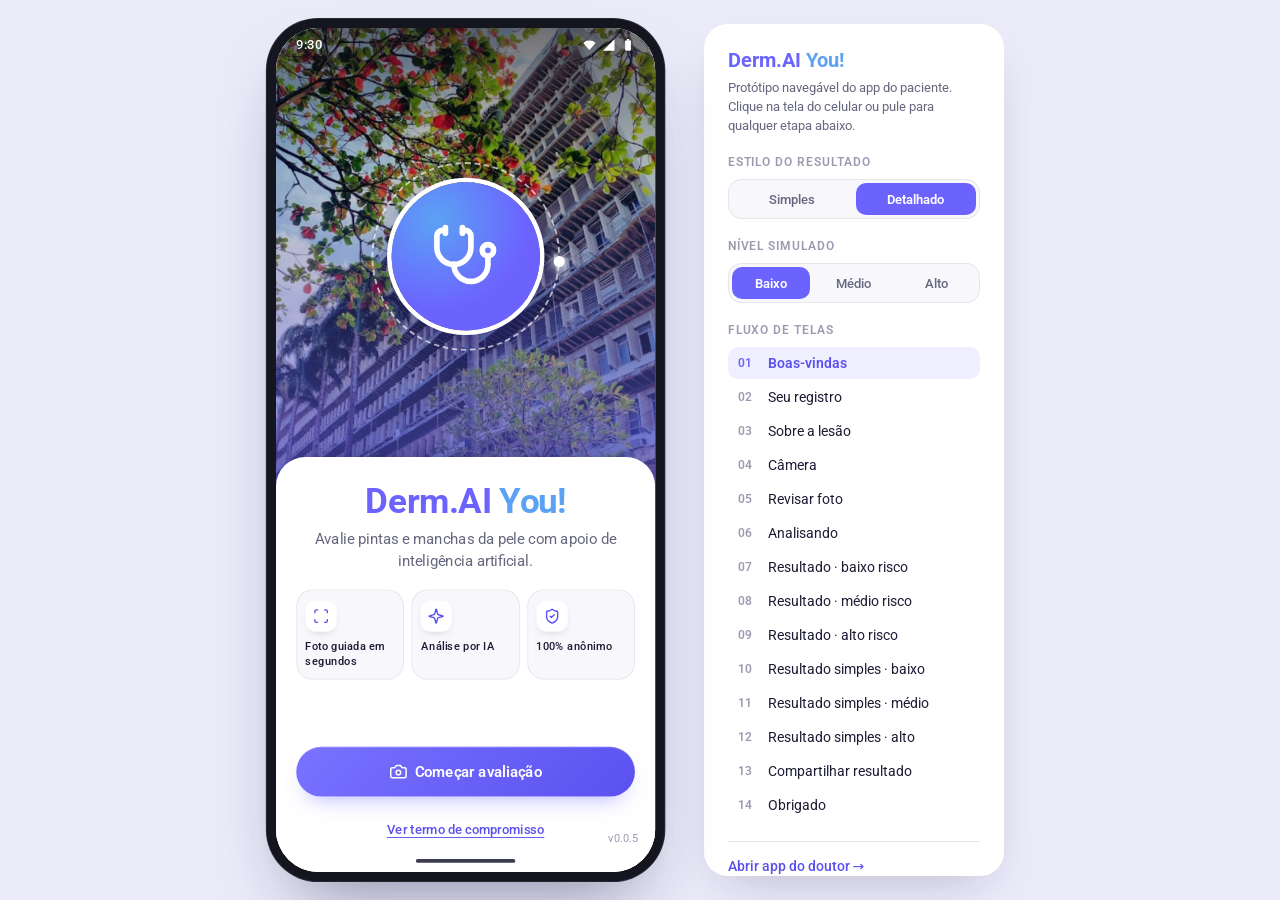
==== paciente/index.html @ 11657b57 "feat: protótipo navegável Derm.AI" ====
<!doctype html>
<html lang="pt-BR">
<head>
  <meta charset="utf-8">
  <meta name="viewport" content="width=device-width, initial-scale=1, viewport-fit=cover">
  <title>Derm.AI You! · Protótipo do paciente</title>
  <meta name="description" content="Protótipo navegável do app do paciente Derm.AI You!">
  <meta name="theme-color" content="#6C63FF">
  <link rel="preconnect" href="https://fonts.googleapis.com">
  <link rel="preconnect" href="https://fonts.gstatic.com" crossorigin>
  <link href="https://fonts.googleapis.com/css2?family=Roboto:wght@400;500;600;700&display=swap" rel="stylesheet">
  <link rel="stylesheet" href="../assets/css/app.css">
  <style>
    :root { --photo-pos: 40% 55%; }
    .viewfinder, .photo, .orb .thumb { background-image: url('../assets/img/lesao_paciente.jpg'); }
  </style>
</head>
<body data-theme="paciente" data-home="boas-vindas">
<svg width="0" height="0" style="position:absolute" aria-hidden="true">
  <defs>
    <linearGradient id="riskGrad" x1="0" y1="0" x2="1" y2="0">
      <stop offset="0" stop-color="#5BA2F4"/><stop offset=".5" stop-color="#6C63FF"/><stop offset="1" stop-color="#EC6E6F"/>
    </linearGradient>
  </defs>
</svg>
<div class="stage">
  <div class="device-wrap">
    <div class="device">

      <!-- 01 · BOAS-VINDAS -->
      <section class="screen" id="boas-vindas" data-label="Boas-vindas">
        <div class="hero">
          <div class="statusbar"></div>
          <div class="logo"><span class="orbit"></span><i data-icon="stethoscope"></i></div>
        </div>
        <div class="welcome-sheet">
          <h1 class="brand">Derm.AI <span>You!</span></h1>
          <p class="lead">Avalie pintas e manchas da pele com apoio de inteligência artificial.</p>
          <ul class="bento">
            <li><span class="mini"><i data-icon="scan"></i></span>Foto guiada em segundos</li>
            <li><span class="mini"><i data-icon="sparkles"></i></span>Análise por IA</li>
            <li><span class="mini"><i data-icon="shield-check"></i></span>100% anônimo</li>
          </ul>
          <div class="grow"></div>
          <button class="btn primary block" data-go="registro"><i data-icon="camera"></i>Começar avaliação</button>
          <button class="link" data-sheet="m-termo">Ver termo de compromisso</button>
        </div>
        <span class="version">v0.0.5</span>
      </section>

      <!-- 02 · SEU REGISTRO -->
      <section class="screen" id="registro" data-label="Seu registro">
        <header class="hdr">
          <div class="statusbar"></div>
          <div class="topbar" data-title="Derm.AI You!" data-action="help" data-action-sheet="m-ajuda"></div>
          <div class="hdr-body">
            <div class="hdr-title"><span class="tile"><i data-icon="edit" class="i-26"></i></span><h1>Seu registro</h1></div>
            <p class="hdr-sub">Informações opcionais e anônimas.</p>
          </div>
          <div class="stepper" data-steps="Perfil|Lesão|Foto" data-current="1"></div>
        </header>
        <main class="sheet">
          <div class="sheet-scroll">
            <div>
              <label class="q" for="idade">Qual a sua idade?</label>
              <label class="age-field">
                <input id="idade" type="text" inputmode="numeric" pattern="[0-9]*" maxlength="3" value="23" placeholder="00" autocomplete="off">
                <span class="unit">anos</span>
                <span class="kbd" aria-hidden="true"><i data-icon="keyboard" class="i-20"></i></span>
              </label>
              <p class="age-msg">Toque para digitar.</p>
            </div>
            <div>
              <div class="q">Gênero</div>
              <div class="tiles" role="radiogroup" aria-label="Gênero">
                <button class="tile-opt" role="radio" aria-checked="true"><span class="bub"><i data-icon="mars"></i></span>Masculino</button>
                <button class="tile-opt" role="radio" aria-checked="false"><span class="bub"><i data-icon="venus"></i></span>Feminino</button>
                <button class="tile-opt" role="radio" aria-checked="false"><span class="bub"><i data-icon="circle-user"></i></span>Outro</button>
                <button class="tile-opt" role="radio" aria-checked="false"><span class="bub"><i data-icon="eye-off"></i></span>Prefiro não dizer</button>
              </div>
            </div>
            <div class="callout"><i data-icon="lock"></i><span>Não pedimos nome, CPF ou contato.</span></div>
          </div>
          <div class="sheet-footer">
            <button class="btn primary block" data-go="lesao">Continuar<i data-icon="arrow-right"></i></button>
          </div>
        </main>
      </section>

      <!-- 03 · SOBRE A LESÃO -->
      <section class="screen" id="lesao" data-label="Sobre a lesão">
        <header class="hdr">
          <div class="statusbar"></div>
          <div class="topbar" data-title="Derm.AI You!" data-action="help" data-action-sheet="m-ajuda"></div>
          <div class="hdr-body">
            <div class="hdr-title"><span class="tile"><i data-icon="stethoscope" class="i-26"></i></span><h1>Sobre a lesão</h1></div>
            <p class="hdr-sub">Toque no corpo onde está a lesão.</p>
          </div>
          <div class="stepper" data-steps="Perfil|Lesão|Foto" data-current="2"></div>
        </header>
        <main class="sheet">
          <div class="sheet-scroll">
            <div class="body-card">
              <div class="body-top">
                <div class="seg"><button data-body-view="frente" aria-pressed="true">Frente</button><button data-body-view="costas" aria-pressed="false">Costas</button></div>
                <span class="pill"><i data-icon="map-pin" class="i-16"></i><span data-bind-target="regiao">Braços</span></span>
              </div>
              <svg class="bm" viewBox="0 0 200 340" role="radiogroup" aria-label="Região do corpo" data-bind="regiao">
                <g class="bm-r" role="radio" tabindex="0" aria-checked="true" aria-label="Braços" data-value="Braços"><rect x="40" y="86" width="19" height="92" rx="9.5"/><rect x="141" y="86" width="19" height="92" rx="9.5"/></g>
                <g class="bm-r" role="radio" tabindex="0" aria-checked="false" aria-label="Pernas" data-value="Pernas"><rect x="67" y="184" width="30" height="124" rx="15"/><rect x="103" y="184" width="30" height="124" rx="15"/></g>
                <g class="bm-r" role="radio" tabindex="0" aria-checked="false" aria-label="Tronco" data-value="Tronco" data-torso><rect x="64" y="68" width="72" height="112" rx="24"/></g>
                <path class="spine" d="M100 76 V172"/>
                <g class="bm-r" role="radio" tabindex="0" aria-checked="false" aria-label="Ombros" data-value="Ombros"><ellipse cx="62" cy="81" rx="14" ry="12"/><ellipse cx="138" cy="81" rx="14" ry="12"/></g>
                <g class="bm-r" role="radio" tabindex="0" aria-checked="false" aria-label="Pescoço" data-value="Pescoço"><rect x="91" y="51" width="18" height="19" rx="6"/></g>
                <g class="bm-r" role="radio" tabindex="0" aria-checked="false" aria-label="Cabeça" data-value="Cabeça"><ellipse cx="100" cy="29" rx="21" ry="25"/></g>
                <g class="bm-r" role="radio" tabindex="0" aria-checked="false" aria-label="Mãos" data-value="Mãos"><ellipse cx="49.5" cy="192" rx="10.5" ry="13"/><ellipse cx="150.5" cy="192" rx="10.5" ry="13"/></g>
                <g class="bm-r" role="radio" tabindex="0" aria-checked="false" aria-label="Pés" data-value="Pés"><ellipse cx="80" cy="321" rx="17" ry="9"/><ellipse cx="120" cy="321" rx="17" ry="9"/></g>
                <g class="bm-pin"><circle class="halo" r="9"/><circle class="core" r="6"/></g>
              </svg>
            </div>
            <div>
              <div class="q">Tom de pele aproximado
                <button class="hint-btn" data-sheet="m-tons" aria-label="Por que perguntamos o tom de pele?"><i data-icon="help" class="i-20"></i></button>
              </div>
              <div class="tones" role="radiogroup" aria-label="Tom de pele">
                <button class="tone-opt" role="radio" aria-checked="false" aria-label="Muito clara" style="--tone:var(--fitz-1)"></button>
                <button class="tone-opt" role="radio" aria-checked="true" aria-label="Clara" style="--tone:var(--fitz-2)"></button>
                <button class="tone-opt" role="radio" aria-checked="false" aria-label="Morena clara" style="--tone:var(--fitz-3)"></button>
                <button class="tone-opt" role="radio" aria-checked="false" aria-label="Morena" style="--tone:var(--fitz-4)"></button>
                <button class="tone-opt" role="radio" aria-checked="false" aria-label="Morena escura" style="--tone:var(--fitz-5)"></button>
                <button class="tone-opt" role="radio" aria-checked="false" aria-label="Negra" style="--tone:var(--fitz-6)"></button>
              </div>
            </div>
          </div>
          <div class="sheet-footer">
            <button class="btn primary block" data-go="camera">Abrir câmera<i data-icon="camera"></i></button>
          </div>
        </main>
      </section>

      <!-- 04 · CÂMERA -->
      <section class="screen camera dark" id="camera" data-label="Câmera">
        <div class="viewfinder"></div>
        <div class="brackets" aria-hidden="true"></div>
        <div class="guide" aria-hidden="true"></div>
        <div class="top">
          <div class="statusbar" style="color:#fff"></div>
          <div class="topbar" data-title="Fotografe a lesão" data-action="help" data-action-sheet="m-ajuda"></div>
          <div class="stepper" data-steps="Perfil|Lesão|Foto" data-current="3"></div>
        </div>
        <div class="hints" aria-live="polite">
          <span class="hint wait"><i data-icon="scan"></i>Procurando a lesão…</span>
          <span class="hint ready"><i data-icon="check"></i>Pronto! Toque para fotografar</span>
        </div>
        <div class="grow"></div>
        <div class="quality">
          <span class="qchip"><span class="qi"><i data-icon="sun"></i></span>Luz</span>
          <span class="qchip"><span class="qi"><i data-icon="focus"></i></span>Foco</span>
          <span class="qchip"><span class="qi"><i data-icon="ruler"></i></span>Distância</span>
        </div>
        <div class="cam-controls">
          <button class="cam-btn" data-go="revisar" aria-label="Escolher da galeria"><i data-icon="image"></i></button>
          <button class="shutter" data-shutter data-go="revisar" aria-label="Tirar foto"></button>
          <button class="cam-btn" data-flash-toggle aria-pressed="false" aria-label="Flash desligado"><i data-icon="zap-off"></i></button>
        </div>
        <div class="flash"></div>
      </section>

      <!-- 05 · REVISAR FOTO -->
      <section class="screen plain on-light" id="revisar" data-label="Revisar foto">
        <div class="statusbar"></div>
        <div class="topbar" data-title="Revisar foto"></div>
        <div class="content">
          <h2>Ficou nítida?</h2>
          <p class="sub">Confira antes de enviar para análise.</p>
          <div class="photo review-photo" role="img" aria-label="Foto capturada da lesão">
            <span class="glass" style="top:14px;left:14px"><i data-icon="sparkles"></i>Nitidez ótima</span>
          </div>
          <ul class="qgrid">
            <li><span class="ok"><i data-icon="check"></i></span>Centralizada</li>
            <li><span class="ok"><i data-icon="check"></i></span>Em foco</li>
            <li><span class="ok"><i data-icon="check"></i></span>Boa luz</li>
          </ul>
        </div>
        <div class="sheet-footer row">
          <button class="btn secondary" data-back><i data-icon="rotate"></i>Tirar outra</button>
          <button class="btn primary" data-go="analisando">Usar foto<i data-icon="check"></i></button>
        </div>
      </section>

      <!-- 06 · ANALISANDO -->
      <section class="screen analyzing dark" id="analisando" data-label="Analisando" data-next="resultado|medio|atencao" data-next-simple="simples-baixo|simples-medio|simples-alto">
        <div class="statusbar" style="color:#fff"></div>
        <div class="center">
          <div class="orb">
            <span class="rip"></span><span class="rip"></span><span class="rip"></span>
            <svg viewBox="0 0 200 200"><circle class="track" cx="100" cy="100" r="95" fill="none" stroke-width="5"/><circle class="bar" cx="100" cy="100" r="95" fill="none" stroke-width="5" stroke-linecap="round"/></svg>
            <div class="thumb"></div>
          </div>
          <span class="pct"><b>0</b>%</span>
          <h2>Analisando sua foto</h2>
          <p>Isso leva poucos segundos.</p>
          <ul class="progress-list" aria-live="polite">
            <li><span class="ok"><i data-icon="check"></i></span>Imagem recebida</li>
            <li><span class="ok"><i data-icon="check"></i></span>Padrões identificados</li>
            <li><span class="ok"><i data-icon="check"></i></span>Avaliação de risco pronta</li>
          </ul>
        </div>
      </section>

      <!-- 07 · RESULTADO: BAIXO RISCO -->
      <section class="screen result on-light risk-low" id="resultado" data-label="Resultado · baixo risco">
        <div class="statusbar"></div>
        <div class="topbar" data-title="Resultado" data-action="help" data-action-sheet="m-entenda"></div>
        <div class="content">
          <div class="res-photo">
            <div class="photo" role="img" aria-label="Foto analisada"></div>
            <span class="lesion-mark"></span>
            <span class="glass tl"><i data-icon="map-pin"></i>Braços</span>
            <span class="glass tr">Hoje, 16:31</span>
          </div>
          <div class="card gauge-card">
            <span class="overline">Chance de ser um problema</span>
            <div class="gauge" data-v="12">
              <svg viewBox="0 0 280 150" aria-hidden="true">
                <path class="g-track" d="M40 130 A100 100 0 0 1 240 130" fill="none" stroke-width="18" stroke-linecap="round"/>
                <path class="g-prog" d="M40 130 A100 100 0 0 1 240 130" fill="none" stroke-width="18" stroke-linecap="round"/>
                <g class="needle"><circle class="knob" cx="140" cy="30" r="12"/></g>
              </svg>
              <div class="gauge-center"><b><span data-count="12">12</span><small>%</small></b><span class="risk-pill">Risco baixo</span></div>
            </div>
            <div class="scale"><span>Baixo</span><span>Moderado</span><span>Alto</span></div>
            <p>Nenhum sinal de alerta encontrado nesta foto.</p>
          </div>
          <div class="card dx-card">
            <div>
              <span class="overline">Condição mais provável</span>
              <div class="dx-name">Nevus</div>
              <div class="dx-desc">Pinta comum, geralmente benigna.</div>
            </div>
            <div class="donut" data-v="94"><span data-count="94" data-suffix="%">94%</span></div>
          </div>
          <div class="card others">
            <h3>Outras possibilidades</h3>
            <ul>
              <li><div class="row"><span>Queratose seborreica</span><b>4%</b></div><div class="mbar"><i data-w="4%"></i></div></li>
              <li><div class="row"><span>Melanoma</span><b>1%</b></div><div class="mbar"><i data-w="1%"></i></div></li>
            </ul>
          </div>
          <div class="card reco">
            <span class="bub"><i data-icon="calendar"></i></span>
            <div><b>Refaça a foto em 3 meses</b><p>Acompanhe se a pinta muda de cor, forma ou tamanho.</p></div>
          </div>
          <div class="callout muted"><i data-icon="info"></i><span>Esta avaliação não é um diagnóstico médico. Em caso de dúvida, procure um dermatologista.</span></div>
        </div>
        <div class="sheet-footer row">
          <button class="btn secondary" data-go="envio">Continuar</button>
          <button class="btn primary" data-toast="Lembrete criado para daqui a 3 meses"><i data-icon="bell"></i>Lembrete</button>
        </div>
      </section>

      <!-- 08 · RESULTADO: MÉDIO RISCO -->
      <section class="screen result on-light risk-mid" id="medio" data-label="Resultado · médio risco">
        <div class="statusbar"></div>
        <div class="topbar" data-title="Resultado" data-action="help" data-action-sheet="m-entenda"></div>
        <div class="content">
          <div class="res-photo">
            <div class="photo" role="img" aria-label="Foto analisada"></div>
            <span class="lesion-mark"></span>
            <span class="glass tl"><i data-icon="map-pin"></i>Braços</span>
            <span class="glass tr">Hoje, 16:31</span>
          </div>
          <div class="card gauge-card">
            <span class="overline">Chance de ser um problema</span>
            <div class="gauge" data-v="46">
              <svg viewBox="0 0 280 150" aria-hidden="true">
                <path class="g-track" d="M40 130 A100 100 0 0 1 240 130" fill="none" stroke-width="18" stroke-linecap="round"/>
                <path class="g-prog" d="M40 130 A100 100 0 0 1 240 130" fill="none" stroke-width="18" stroke-linecap="round"/>
                <g class="needle"><circle class="knob" cx="140" cy="30" r="12"/></g>
              </svg>
              <div class="gauge-center"><b><span data-count="46">46</span><small>%</small></b><span class="risk-pill">Risco moderado</span></div>
            </div>
            <div class="scale"><span>Baixo</span><span>Moderado</span><span>Alto</span></div>
            <p>Alguns sinais merecem a atenção de um médico.</p>
          </div>
          <div class="card dx-card">
            <div>
              <span class="overline">Condição mais provável</span>
              <div class="dx-name">Queratose actínica</div>
              <div class="dx-desc">Mancha causada pelo sol que pode evoluir.</div>
            </div>
            <div class="donut" data-v="58"><span data-count="58" data-suffix="%">58%</span></div>
          </div>
          <div class="card others">
            <h3>Outras possibilidades</h3>
            <ul>
              <li><div class="row"><span>Carcinoma basocelular</span><b>27%</b></div><div class="mbar"><i data-w="27%"></i></div></li>
              <li><div class="row"><span>Nevus</span><b>12%</b></div><div class="mbar"><i data-w="12%"></i></div></li>
            </ul>
          </div>
          <div class="card reco">
            <span class="bub"><i data-icon="stethoscope"></i></span>
            <div><b>Mostre a um dermatologista</b><p>Agende uma consulta nas próximas semanas e refaça a foto em 1 mês.</p></div>
          </div>
          <div class="callout muted"><i data-icon="info"></i><span>Esta avaliação não é um diagnóstico médico. Só um dermatologista pode confirmar.</span></div>
        </div>
        <div class="sheet-footer row">
          <button class="btn secondary" data-go="envio">Continuar</button>
          <button class="btn primary" data-toast="Lembrete criado para daqui a 1 mês"><i data-icon="bell"></i>Lembrete</button>
        </div>
      </section>

      <!-- 09 · RESULTADO: ALTO RISCO / ATENÇÃO -->
      <section class="screen result on-light risk-high" id="atencao" data-label="Resultado · alto risco">
        <div class="statusbar"></div>
        <div class="topbar" data-title="Resultado" data-action="help" data-action-sheet="m-porque"></div>
        <div class="content">
          <div class="alert-banner"><i data-icon="alert"></i><div><b>Procure um dermatologista</b>de preferência em até 2 semanas.</div></div>
          <div class="res-photo">
            <div class="photo" role="img" aria-label="Foto analisada"></div>
            <span class="lesion-mark"></span>
            <span class="glass tl"><i data-icon="map-pin"></i>Braços</span>
            <span class="glass tr">Hoje, 16:31</span>
          </div>
          <div class="card gauge-card">
            <span class="overline">Chance de ser um problema</span>
            <div class="gauge" data-v="81">
              <svg viewBox="0 0 280 150" aria-hidden="true">
                <path class="g-track" d="M40 130 A100 100 0 0 1 240 130" fill="none" stroke-width="18" stroke-linecap="round"/>
                <path class="g-prog" d="M40 130 A100 100 0 0 1 240 130" fill="none" stroke-width="18" stroke-linecap="round"/>
                <g class="needle"><circle class="knob" cx="140" cy="30" r="12"/></g>
              </svg>
              <div class="gauge-center"><b><span data-count="81">81</span><small>%</small></b><span class="risk-pill">Risco alto</span></div>
            </div>
            <div class="scale"><span>Baixo</span><span>Moderado</span><span>Alto</span></div>
            <p>Encontramos sinais que pedem avaliação médica.</p>
          </div>
          <div class="card dx-card">
            <div>
              <span class="overline">Condição mais provável</span>
              <div class="dx-name">Melanoma</div>
              <div class="dx-desc">Tipo de câncer de pele. Quanto antes avaliado, melhor.</div>
            </div>
            <div class="donut" data-v="72"><span data-count="72" data-suffix="%">72%</span></div>
          </div>
          <div class="card others">
            <h3>Outras possibilidades</h3>
            <ul>
              <li><div class="row"><span>Nevus</span><b>18%</b></div><div class="mbar"><i data-w="18%"></i></div></li>
              <li><div class="row"><span>Carcinoma basocelular</span><b>6%</b></div><div class="mbar"><i data-w="6%"></i></div></li>
            </ul>
          </div>
          <div class="card">
            <span class="overline">O que fazer agora</span>
            <ol class="steps" style="margin-top:12px">
              <li><span class="n">1</span>Agende uma consulta em até 2 semanas.</li>
              <li><span class="n">2</span>Mostre esta foto ao médico.</li>
              <li><span class="n">3</span>Observe mudanças de cor, tamanho ou forma.</li>
            </ol>
          </div>
          <div class="callout muted"><i data-icon="info"></i><span>Isto não é um diagnóstico. Muitas lesões assim são benignas, mas só um médico pode confirmar.</span></div>
        </div>
        <div class="sheet-footer">
          <button class="btn alert block" data-go="envio">Entendi<i data-icon="arrow-right"></i></button>
          <button class="link" data-sheet="m-porque" style="color:var(--alert-strong)">Por que estou vendo isto?</button>
        </div>
      </section>

      <!-- 10–12 · RESULTADO SIMPLES (sem porcentagens, para não assustar) -->
      <section class="screen calm on-light risk-low" id="simples-baixo" data-label="Resultado simples · baixo">
        <div class="statusbar"></div>
        <div class="topbar" data-title="Seu resultado"></div>
        <div class="content">
          <div class="card calm-hero">
            <div class="calm-ic"><i data-icon="smile"></i></div>
            <h2>Parece tudo tranquilo</h2>
            <p>Não encontramos sinais de alerta nesta pinta. Continue acompanhando, como de costume.</p>
            <div class="levels" aria-hidden="true"><i class="on"></i><i></i><i></i></div>
            <div class="levels-l"><b>Tranquilo</b><span style="text-align:center">Atenção</span><span style="text-align:right">Consulta</span></div>
          </div>
          <div class="card thumb-row">
            <div class="photo" role="img" aria-label="Foto analisada"></div>
            <div><b>Pinta no braço</b><small>Fotografada hoje, 16:31</small></div>
          </div>
          <div class="card">
            <span class="overline">Próximos passos</span>
            <ol class="steps" style="margin-top:12px">
              <li><span class="n">1</span>Fotografe de novo em 3 meses.</li>
              <li><span class="n">2</span>Repare se muda de cor, forma ou tamanho.</li>
              <li><span class="n">3</span>Use protetor solar no dia a dia.</li>
            </ol>
          </div>
          <div class="reassure"><i data-icon="heart"></i><span>Esta é uma triagem feita por IA para te orientar. Ela não substitui uma consulta médica.</span></div>
          <button class="more-link" data-go="resultado">Ver resultado detalhado<i data-icon="chevron-right"></i></button>
        </div>
        <div class="sheet-footer row">
          <button class="btn secondary" data-go="envio">Continuar</button>
          <button class="btn primary" data-toast="Lembrete criado para daqui a 3 meses"><i data-icon="bell"></i>Lembrete</button>
        </div>
      </section>

      <section class="screen calm on-light risk-mid" id="simples-medio" data-label="Resultado simples · médio">
        <div class="statusbar"></div>
        <div class="topbar" data-title="Seu resultado"></div>
        <div class="content">
          <div class="card calm-hero">
            <div class="calm-ic"><i data-icon="eye"></i></div>
            <h2>Vale mostrar a um médico</h2>
            <p>Alguns detalhes merecem uma olhada de um dermatologista. É só um cuidado a mais, sem motivo para pânico.</p>
            <div class="levels" aria-hidden="true"><i></i><i class="on"></i><i></i></div>
            <div class="levels-l"><span>Tranquilo</span><b style="text-align:center">Atenção</b><span style="text-align:right">Consulta</span></div>
          </div>
          <div class="card thumb-row">
            <div class="photo" role="img" aria-label="Foto analisada"></div>
            <div><b>Pinta no braço</b><small>Fotografada hoje, 16:31</small></div>
          </div>
          <div class="card">
            <span class="overline">Próximos passos</span>
            <ol class="steps" style="margin-top:12px">
              <li><span class="n">1</span>Agende uma consulta nas próximas semanas.</li>
              <li><span class="n">2</span>Leve esta foto para mostrar ao médico.</li>
              <li><span class="n">3</span>Fotografe de novo em 1 mês.</li>
            </ol>
          </div>
          <div class="reassure"><i data-icon="heart"></i><span>Esta é uma triagem feita por IA para te orientar. Só um médico pode dar o diagnóstico.</span></div>
          <button class="more-link" data-go="medio">Ver resultado detalhado<i data-icon="chevron-right"></i></button>
        </div>
        <div class="sheet-footer row">
          <button class="btn secondary" data-go="envio">Continuar</button>
          <button class="btn primary" data-toast="Em breve: dermatologistas perto de você"><i data-icon="map-pin"></i>Buscar médico</button>
        </div>
      </section>

      <section class="screen calm on-light risk-high" id="simples-alto" data-label="Resultado simples · alto">
        <div class="statusbar"></div>
        <div class="topbar" data-title="Seu resultado"></div>
        <div class="content">
          <div class="card calm-hero">
            <div class="calm-ic"><i data-icon="stethoscope"></i></div>
            <h2>Vamos cuidar disso logo</h2>
            <p>Recomendamos que um dermatologista veja esta lesão nas próximas 2 semanas. Quanto antes, melhor.</p>
            <div class="levels" aria-hidden="true"><i></i><i></i><i class="on"></i></div>
            <div class="levels-l"><span>Tranquilo</span><span style="text-align:center">Atenção</span><b style="text-align:right">Consulta</b></div>
          </div>
          <div class="card thumb-row">
            <div class="photo" role="img" aria-label="Foto analisada"></div>
            <div><b>Pinta no braço</b><small>Fotografada hoje, 16:31</small></div>
          </div>
          <div class="card">
            <span class="overline">Próximos passos</span>
            <ol class="steps" style="margin-top:12px">
              <li><span class="n">1</span>Agende uma consulta em até 2 semanas.</li>
              <li><span class="n">2</span>Leve esta foto para mostrar ao médico.</li>
              <li><span class="n">3</span>Enquanto isso, proteja a área do sol.</li>
            </ol>
          </div>
          <div class="reassure"><i data-icon="heart"></i><span>Muitas lesões assim acabam sendo benignas. A consulta serve para ter certeza.</span></div>
          <button class="more-link" data-go="atencao">Ver resultado detalhado<i data-icon="chevron-right"></i></button>
        </div>
        <div class="sheet-footer row">
          <button class="btn secondary" data-go="envio">Continuar</button>
          <button class="btn primary" data-toast="Em breve: dermatologistas perto de você"><i data-icon="map-pin"></i>Buscar médico</button>
        </div>
      </section>

      <!-- 13 · COMPARTILHAR -->
      <section class="screen" id="envio" data-label="Compartilhar resultado">
        <header class="hdr">
          <div class="statusbar"></div>
          <div class="topbar" data-title="Derm.AI You!"></div>
          <div class="hdr-body">
            <div class="hdr-title"><span class="tile"><i data-icon="send" class="i-26"></i></span><h1>Compartilhar</h1></div>
            <p class="hdr-sub">Ajude a melhorar a inteligência artificial.</p>
          </div>
        </header>
        <main class="sheet">
          <div class="sheet-scroll">
            <div class="share-hero"><span><i data-icon="shield-check"></i></span></div>
            <p class="share-text">Escolha o que enviar. Tudo vai de forma anônima e serve só para treinar o modelo.</p>
            <ul class="card consent">
              <li><span class="bub"><i data-icon="image"></i></span><div><b>Foto da lesão</b><small>Apenas a área fotografada</small></div><button class="switch" role="switch" aria-checked="true" aria-label="Enviar foto da lesão"></button></li>
              <li><span class="bub"><i data-icon="clipboard"></i></span><div><b>Suas respostas</b><small>Idade, gênero, pele e região</small></div><button class="switch" role="switch" aria-checked="true" aria-label="Enviar respostas"></button></li>
            </ul>
            <div class="trust"><span><i data-icon="lock"></i>Sem nome ou CPF</span><span><i data-icon="shield-check"></i>Só para pesquisa</span></div>
          </div>
          <div class="sheet-footer">
            <button class="btn primary block" data-go="obrigado"><i data-icon="send"></i>Enviar anonimamente</button>
            <button class="btn text" data-go="obrigado">Prefiro não enviar</button>
          </div>
        </main>
      </section>

      <!-- 11 · OBRIGADO -->
      <section class="screen plain" id="obrigado" data-label="Obrigado">
        <div class="statusbar"></div>
        <div class="done-wrap">
          <div class="done-badge"><span><i data-icon="check"></i></span><div class="confetti"><i></i><i></i><i></i><i></i><i></i><i></i></div></div>
          <h1>Obrigado!</h1>
          <p>Sua participação ajuda no diagnóstico precoce de doenças de pele.</p>
        </div>
        <div class="sheet-footer">
          <button class="btn primary block" data-reset data-go="boas-vindas"><i data-icon="camera"></i>Nova avaliação</button>
        </div>
      </section>

      <!-- ===== Bottom sheets ===== -->
      <div class="modal" id="m-termo" aria-hidden="true" role="dialog" aria-labelledby="t-termo">
        <div class="modal-card" tabindex="-1"><div class="handle"></div>
          <h3 id="t-termo">Termo de compromisso</h3>
          <p>O Derm.AI You! é um projeto de pesquisa. A avaliação é feita por inteligência artificial e não substitui uma consulta médica.</p>
          <p>As fotos e respostas enviadas são anônimas e usadas apenas para pesquisa e para melhorar o modelo.</p>
          <p><em>Texto provisório do protótipo.</em></p>
          <button class="btn primary block" data-close>Entendi</button>
        </div>
      </div>
      <div class="modal" id="m-ajuda" aria-hidden="true" role="dialog" aria-labelledby="t-ajuda">
        <div class="modal-card" tabindex="-1"><div class="handle"></div>
          <h3 id="t-ajuda">Dicas para uma boa foto</h3>
          <ul class="tips">
            <li><span class="mini"><i data-icon="sun"></i></span>Use luz natural, sem flash</li>
            <li><span class="mini"><i data-icon="ruler"></i></span>Mantenha cerca de 10 cm da pele</li>
            <li><span class="mini"><i data-icon="focus"></i></span>Toque na tela para focar a lesão</li>
            <li><span class="mini"><i data-icon="scan"></i></span>Deixe a lesão no centro do círculo</li>
          </ul>
          <button class="btn primary block" data-close>Entendi</button>
        </div>
      </div>
      <div class="modal" id="m-tons" aria-hidden="true" role="dialog" aria-labelledby="t-tons">
        <div class="modal-card" tabindex="-1"><div class="handle"></div>
          <h3 id="t-tons">Por que perguntamos o tom de pele?</h3>
          <p>Escolha o tom mais parecido com a pele que não pega sol, como a parte de dentro do braço. Isso ajuda a IA a analisar a foto com mais precisão.</p>
          <button class="btn primary block" data-close>Entendi</button>
        </div>
      </div>
      <div class="modal" id="m-entenda" aria-hidden="true" role="dialog" aria-labelledby="t-entenda">
        <div class="modal-card" tabindex="-1"><div class="handle"></div>
          <h3 id="t-entenda">Como ler o resultado</h3>
          <ul class="tips">
            <li><span class="mini"><i data-icon="activity"></i></span><span><b>Chance de ser um problema:</b> o quanto a IA considera que a lesão precisa de cuidado médico.</span></li>
            <li><span class="mini"><i data-icon="sparkles"></i></span><span><b>Condição mais provável:</b> o tipo de lesão mais parecido com a sua foto.</span></li>
          </ul>
          <button class="btn primary block" data-close>Entendi</button>
        </div>
      </div>
      <div class="modal" id="m-porque" aria-hidden="true" role="dialog" aria-labelledby="t-porque">
        <div class="modal-card" tabindex="-1"><div class="handle"></div>
          <h3 id="t-porque">Por que estou vendo isto?</h3>
          <p>A IA encontrou características que costumam pedir uma avaliação de perto, como cor irregular ou bordas pouco definidas.</p>
          <p>Muitas lesões assim são benignas, mas só um dermatologista pode confirmar.</p>
          <button class="btn alert block" data-close>Entendi</button>
        </div>
      </div>
      <div class="toast" role="status"><i data-icon="bell"></i><span></span></div>
    </div>
  </div>

  <aside class="panel" aria-label="Navegação do protótipo">
    <div class="brand-sm">Derm.AI <span>You!</span></div>
    <p class="desc">Protótipo navegável do app do paciente. Clique na tela do celular ou pule para qualquer etapa abaixo.</p>
    <h2>Estilo do resultado</h2>
    <div class="seg">
      <button data-style="simples" aria-pressed="false">Simples</button>
      <button data-style="detalhado" aria-pressed="true">Detalhado</button>
    </div>
    <h2>Nível simulado</h2>
    <div class="seg">
      <button data-risk="baixo" aria-pressed="true">Baixo</button>
      <button data-risk="medio" aria-pressed="false">Médio</button>
      <button data-risk="alto" aria-pressed="false">Alto</button>
    </div>
    <h2>Fluxo de telas</h2>
    <ol class="flow" id="flow"></ol>
    <div class="panel-links">
      <a href="../doutor/">Abrir app do doutor →</a>
      <a href="../">← Voltar ao início</a>
    </div>
  </aside>
</div>
<script src="../assets/js/app.js"></script>
</body>
</html>
---- assets/css/app.css ----
/* ==========================================================
   Derm.AI — protótipo navegável v2 (paciente + doutor)
   Paleta original; tema trocado por [data-theme]
   ========================================================== */
@property --p { syntax: '<number>'; inherits: true; initial-value: 0; }

:root {
  --text: #1B1B33; --text-2: #66677F; --text-3: #9A9BB0; --border: #E5E7EB; --white: #FFFFFF;
  --alert: #EC6E6F; --alert-strong: #D9534F; --alert-soft: #FDEDED;
  --blue: #5BA2F4; --blue-strong: #3F8BE6; --blue-soft: #EAF3FE;
  --purple: #6C63FF; --purple-strong: #5A51F0; --purple-soft: #F0EFFF;
  --scrim: #11121F;
  --fitz-1: #FFDBAB; --fitz-2: #F1C27E; --fitz-3: #DFAC6A; --fitz-4: #C68541; --fitz-5: #8D5524; --fitz-6: #3B2219;
  --card-shadow: 0 1px 2px rgba(27, 27, 51, .04), 0 8px 24px -12px rgba(27, 27, 51, .12);
  --ease: cubic-bezier(.2, .8, .2, 1);
}
[data-theme="paciente"] {
  --primary: #6C63FF; --primary-strong: #5A51F0; --container: #DCDAFF; --soft: #F0EFFF; --accent: #5BA2F4;
  --bg: #F7F7FC; --page: #ECEBFA;
  --btn: #7A72FF; --btn-2: #5A51F0; --btn-shadow: rgba(108, 99, 255, .55);
  --mesh: rgba(91, 162, 244, .7); --hero-tint: rgba(108, 99, 255, .6);
}
[data-theme="doutor"] {
  --primary: #5BA2F4; --primary-strong: #3F8BE6; --container: #B9D9FF; --soft: #EAF3FE; --accent: #6C63FF;
  --bg: #F5F9FE; --page: #E6EFFB;
  --btn: #4F98EE; --btn-2: #3A84DE; --btn-shadow: rgba(63, 139, 230, .55);
  --mesh: rgba(108, 99, 255, .55); --hero-tint: rgba(63, 139, 230, .6);
}

* { box-sizing: border-box; margin: 0; padding: 0; }
html, body { height: 100%; }
body { font-family: 'Roboto', system-ui, -apple-system, 'Segoe UI', sans-serif; color: var(--text); background: var(--page); -webkit-font-smoothing: antialiased; -webkit-tap-highlight-color: transparent; }
button { font: inherit; color: inherit; background: none; border: 0; cursor: pointer; }
ul, ol { list-style: none; }
:focus-visible { outline: 3px solid var(--accent); outline-offset: 2px; }
[hidden] { display: none !important; }

[data-icon] { display: inline-flex; width: 24px; height: 24px; flex: none; }
[data-icon] svg { width: 100%; height: 100%; }
.i-16 { width: 16px; height: 16px; } .i-20 { width: 20px; height: 20px; } .i-26 { width: 26px; height: 26px; }

/* ---------- palco / aparelho ---------- */
.stage { min-height: 100vh; display: flex; align-items: center; justify-content: center; gap: 48px; padding: 24px; }
.device-wrap { flex: none; width: 412px; height: 917px; }
.device { position: relative; width: 412px; height: 917px; overflow: hidden; border-radius: 46px; background: var(--white); transform-origin: top left;
  box-shadow: 0 0 0 10px #15151F, 0 0 0 11px #2C2C3C, 0 40px 80px -24px rgba(20, 20, 60, .5); }

/* ---------- telas ---------- */
.screen { position: absolute; inset: 0; display: flex; flex-direction: column; background: var(--white);
  opacity: 0; visibility: hidden; transform: translateX(28px); transition: opacity .3s ease, transform .3s var(--ease), visibility 0s linear .3s; }
.screen.active { opacity: 1; visibility: visible; transform: none; transition: opacity .3s ease, transform .3s var(--ease); }
.grow { flex: 1 1 auto; }

.statusbar { height: 32px; flex: none; display: flex; align-items: center; justify-content: space-between; padding: 4px 22px 0; font-size: 14px; font-weight: 500; position: relative; z-index: 2; }
.statusbar .sb-icons { display: flex; gap: 6px; align-items: center; }
.statusbar svg { width: 15px; height: 15px; }
.gesture { height: 24px; flex: none; display: flex; align-items: center; justify-content: center; background: var(--foot, #fff); position: relative; z-index: 3; }
.gesture::before { content: ''; width: 108px; height: 4px; border-radius: 2px; background: var(--text); opacity: .85; }
.dark .gesture::before { background: #fff; }

.topbar { height: 56px; flex: none; display: flex; align-items: center; justify-content: space-between; padding: 0 12px; position: relative; z-index: 2; }
.topbar-title { font-size: 17px; font-weight: 600; }
.icon-btn { width: 44px; height: 44px; border-radius: 50%; display: grid; place-items: center; background: rgba(255, 255, 255, .18); color: #fff;
  box-shadow: inset 0 0 0 1px rgba(255, 255, 255, .22); backdrop-filter: blur(8px); transition: background .2s; }
.icon-btn:hover { background: rgba(255, 255, 255, .28); }
.icon-btn.ghost { visibility: hidden; }
.on-light .icon-btn { background: #fff; color: var(--primary-strong); box-shadow: 0 0 0 1px var(--border), 0 4px 12px -6px rgba(27, 27, 51, .2); }
.on-light .topbar-title { color: var(--text); }

/* ---------- cabeçalho com gradiente ---------- */
.hdr { flex: none; position: relative; overflow: hidden; color: #fff; padding-bottom: 52px;
  background: radial-gradient(130% 90% at 105% -10%, var(--mesh) 0%, transparent 55%), radial-gradient(90% 70% at -15% 115%, var(--primary-strong) 0%, transparent 65%), var(--primary); }
.hdr::before { content: ''; position: absolute; right: -90px; top: -70px; width: 260px; height: 260px; border-radius: 50%; pointer-events: none;
  border: 1px solid rgba(255, 255, 255, .16); box-shadow: 0 0 0 40px rgba(255, 255, 255, .035), 0 0 0 41px rgba(255, 255, 255, .1), 0 0 0 82px rgba(255, 255, 255, .03); }
.hdr > * { position: relative; z-index: 1; }
.hdr-body { padding: 8px 24px 0; }
.hdr-title { display: flex; align-items: center; gap: 14px; }
.tile { width: 48px; height: 48px; border-radius: 16px; flex: none; display: grid; place-items: center; background: rgba(255, 255, 255, .18); box-shadow: inset 0 0 0 1px rgba(255, 255, 255, .25); }
.hdr h1 { font-size: 28px; line-height: 34px; font-weight: 700; letter-spacing: -.2px; }
.hdr-sub { margin-top: 8px; font-size: 16px; line-height: 24px; color: rgba(255, 255, 255, .85); }

/* stepper em vidro (Sprint Review W45) */
.stepper { display: flex; align-items: flex-start; margin: 20px 24px 0; padding: 12px 14px 10px; border-radius: 22px;
  background: rgba(255, 255, 255, .14); box-shadow: inset 0 0 0 1px rgba(255, 255, 255, .2); backdrop-filter: blur(12px); }
.stepper .step { display: flex; flex-direction: column; align-items: center; gap: 6px; width: 54px; flex: none; font-size: 12px; font-weight: 500; }
.stepper .dot { width: 30px; height: 30px; border-radius: 50%; display: grid; place-items: center; font-size: 14px; font-weight: 600;
  background: rgba(255, 255, 255, .12); box-shadow: inset 0 0 0 1.5px rgba(255, 255, 255, .5); color: rgba(255, 255, 255, .85); }
.stepper .step.next span:last-child { color: rgba(255, 255, 255, .7); }
.stepper .step.done .dot { background: #fff; box-shadow: none; color: var(--primary); }
.stepper .step.current .dot { background: var(--accent); color: #fff; box-shadow: 0 0 0 3px #fff, 0 0 0 7px rgba(255, 255, 255, .2); }
.stepper .step.current span:last-child { font-weight: 700; }
.stepper .line { flex: 1; height: 2px; margin: 14px -10px 0; border-radius: 1px; background: rgba(255, 255, 255, .3); }
.stepper .line.done { background: #fff; }

/* folha de conteúdo */
.sheet { flex: 1; min-height: 0; margin-top: -28px; position: relative; z-index: 2; display: flex; flex-direction: column; background: #fff;
  border-radius: 32px 32px 0 0; box-shadow: 0 -12px 30px -16px rgba(20, 20, 60, .35); }
.sheet-scroll, .content { flex: 1; min-height: 0; overflow-y: auto; display: flex; flex-direction: column; gap: 26px; scrollbar-width: none; }
.sheet-scroll::-webkit-scrollbar, .content::-webkit-scrollbar { display: none; }
.sheet-scroll { padding: 28px 24px 28px; }
.content { padding: 4px 20px 28px; gap: 14px; }
.sheet-footer { flex: none; position: relative; z-index: 2; margin-top: -24px; padding: 20px 24px 6px; display: flex; flex-direction: column; align-items: center; gap: 2px;
  background: linear-gradient(180deg, rgba(255, 255, 255, 0), var(--foot, #fff) 36%); }
.sheet-footer.row { flex-direction: row; gap: 12px; }
.sheet-footer.row .btn { flex: 1; padding: 0 14px; }

.q { font-size: 17px; line-height: 24px; font-weight: 600; display: flex; align-items: center; justify-content: space-between; margin-bottom: 12px; }
.q small { font-size: 13px; font-weight: 400; color: var(--text-3); }
.hint-btn { color: var(--primary-strong); width: 32px; height: 32px; display: grid; place-items: center; border-radius: 50%; background: var(--soft); }

/* botões */
.btn { height: 54px; padding: 0 24px; border-radius: 27px; display: inline-flex; align-items: center; justify-content: center; gap: 8px; white-space: nowrap;
  font-size: 16px; font-weight: 600; transition: transform .12s ease, box-shadow .2s ease, filter .2s; }
.btn:active { transform: scale(.98); }
.btn:hover { filter: brightness(1.05); }
.btn [data-icon] { width: 20px; height: 20px; }
.btn.primary { color: #fff; background: linear-gradient(135deg, var(--btn), var(--btn-2)); box-shadow: 0 12px 24px -12px var(--btn-shadow), inset 0 1px 0 rgba(255, 255, 255, .2); }
.btn.secondary { background: var(--soft); color: var(--primary-strong); }
.btn.alert { color: #fff; background: linear-gradient(135deg, #EF7A7B, #D9534F); box-shadow: 0 12px 24px -12px rgba(217, 83, 79, .6); }
.btn.text { background: none; color: var(--primary-strong); height: 44px; }
.btn.block { width: 100%; }
.link { font-size: 14px; font-weight: 500; color: var(--primary-strong); text-decoration: underline; text-underline-offset: 3px; padding: 10px; }

/* chips */
.chips { display: flex; flex-wrap: wrap; gap: 8px; }
.chip { height: 40px; padding: 0 16px; border-radius: 20px; display: inline-flex; align-items: center; gap: 6px; font-size: 14px; background: #fff; box-shadow: inset 0 0 0 1px var(--border); transition: background .15s, color .15s; }
.chip:hover { box-shadow: inset 0 0 0 1px var(--primary); }
.chip .ck { display: none; width: 16px; height: 16px; }
.chip[aria-checked="true"] { background: var(--primary); color: #fff; box-shadow: 0 6px 14px -8px var(--btn-shadow); }
.chip[aria-checked="true"] .ck { display: inline-flex; }

/* seletor de idade: campo numérico */
.age-field { display: flex; align-items: center; gap: 8px; height: 76px; padding: 0 14px 0 22px; border-radius: 22px; cursor: text;
  background: var(--bg); box-shadow: inset 0 0 0 1px var(--border); transition: box-shadow .2s, background .2s; }
.age-field:focus-within { background: #fff; box-shadow: inset 0 0 0 2px var(--primary), 0 0 0 6px var(--soft); }
.age-field input { width: 2.3ch; min-width: 1.3ch; border: 0; outline: 0; background: transparent; padding: 0;
  font: inherit; font-size: 40px; line-height: 52px; font-weight: 700; letter-spacing: -1px; color: var(--primary-strong); caret-color: var(--primary); font-variant-numeric: tabular-nums; }
.age-field input::placeholder { color: var(--text-3); font-weight: 500; }
.age-field .unit { font-size: 17px; color: var(--text-2); margin-top: 10px; }
.age-field .kbd { margin-left: auto; width: 44px; height: 44px; border-radius: 14px; display: grid; place-items: center; background: #fff; color: var(--primary-strong); box-shadow: 0 0 0 1px var(--border); }
.age-field:focus-within .kbd { background: var(--soft); box-shadow: none; }
.age-msg { font-size: 13px; color: var(--text-3); margin: 8px 4px 0; }
.age-field.invalid { box-shadow: inset 0 0 0 2px var(--alert-strong), 0 0 0 6px var(--alert-soft); }
.age-field.invalid + .age-msg { color: var(--alert-strong); }

/* opções em blocos (gênero / sexo) */
.tiles { display: grid; grid-template-columns: 1fr 1fr; gap: 10px; }
.tile-opt { height: 64px; line-height: 18px; border-radius: 18px; padding: 0 14px; display: flex; align-items: center; gap: 12px; text-align: left; font-size: 15px; font-weight: 500;
  background: #fff; box-shadow: inset 0 0 0 1px var(--border); transition: background .15s, box-shadow .15s, transform .15s; }
.tile-opt .bub { width: 36px; height: 36px; border-radius: 12px; flex: none; display: grid; place-items: center; background: var(--soft); color: var(--primary-strong); transition: background .15s, color .15s; }
.tile-opt .bub [data-icon] { width: 20px; height: 20px; }
.tile-opt[aria-checked="true"] { background: var(--soft); box-shadow: inset 0 0 0 2px var(--primary); }
.tile-opt[aria-checked="true"] .bub { background: var(--primary); color: #fff; }
.tile-opt.wide { grid-column: span 2; }

/* tons de pele em pastilhas */
.tones { display: grid; grid-template-columns: repeat(6, 1fr); gap: 8px; padding-top: 6px; }
.tone-opt { height: 68px; border-radius: 18px; background: var(--tone); position: relative; box-shadow: inset 0 0 0 1px rgba(0, 0, 0, .06); transition: transform .2s var(--ease), box-shadow .2s; }
.tone-opt b { position: absolute; left: 0; right: 0; bottom: 7px; font-size: 12px; font-weight: 700; color: rgba(255, 255, 255, .92); }
.tone-opt.lt b { color: rgba(27, 27, 51, .55); }
.tone-opt .ck { position: absolute; top: -7px; right: -7px; width: 22px; height: 22px; border-radius: 50%; background: var(--primary); color: #fff; display: grid; place-items: center; opacity: 0; transform: scale(.4); transition: .2s var(--ease); box-shadow: 0 0 0 2px #fff; }
.tone-opt .ck [data-icon] { width: 13px; height: 13px; }
.tone-opt[aria-checked="true"] { transform: translateY(-5px); box-shadow: 0 0 0 3px #fff, 0 0 0 5px var(--primary), 0 12px 18px -10px rgba(27, 27, 51, .45); }
.tone-opt[aria-checked="true"] .ck { opacity: 1; transform: none; }

/* mapa do corpo */
.body-card { border-radius: 24px; background: radial-gradient(120% 80% at 50% 0%, var(--soft), var(--bg) 70%); box-shadow: inset 0 0 0 1px var(--border); padding: 12px; }
.body-top { display: flex; justify-content: space-between; align-items: center; gap: 8px; }
.seg { display: inline-grid; grid-auto-flow: column; grid-auto-columns: 1fr; gap: 4px; padding: 4px; border-radius: 14px; background: #fff; box-shadow: inset 0 0 0 1px var(--border); }
.seg button { height: 32px; padding: 0 12px; border-radius: 10px; font-size: 13px; font-weight: 500; color: var(--text-2); }
.seg button[aria-pressed="true"] { background: var(--primary); color: #fff; font-weight: 600; }
.body-top .pill { background: #fff; box-shadow: inset 0 0 0 1px var(--container); }
.bm { display: block; width: 100%; height: 272px; margin-top: 6px; overflow: visible; }
.bm-r { cursor: pointer; outline: none; }
.bm-r > * { fill: #fff; stroke: var(--container); stroke-width: 1.5; transition: fill .2s, stroke .2s; }
.bm-r:hover > * { fill: var(--soft); stroke: var(--primary); }
.bm-r:focus-visible > * { stroke: var(--accent); stroke-width: 3; }
.bm-r[aria-checked="true"] > * { fill: var(--primary); stroke: var(--primary-strong); }
.bm .spine { stroke: var(--container); stroke-width: 1.5; stroke-dasharray: 3 4; fill: none; opacity: 0; transition: opacity .2s; pointer-events: none; }
.bm.back .spine { opacity: 1; }
.bm-pin { pointer-events: none; transition: transform .35s var(--ease); }
.bm-pin .core { fill: #fff; stroke: var(--primary-strong); stroke-width: 3; }
.bm-pin .halo { fill: none; stroke: #fff; stroke-width: 2; opacity: .9; transform-box: fill-box; transform-origin: center; animation: halo 1.8s ease-out infinite; }
@keyframes halo { 0% { transform: scale(.6); opacity: .9; } 100% { transform: scale(2.2); opacity: 0; } }

/* linhas de opção (rádio) */
.options { display: flex; flex-direction: column; gap: 8px; }
.option { width: 100%; min-height: 56px; padding: 0 16px; border-radius: 18px; display: flex; align-items: center; justify-content: space-between; gap: 12px; text-align: left; font-size: 16px; background: #fff; box-shadow: inset 0 0 0 1px var(--border); transition: background .15s, box-shadow .15s; }
.option .radio { width: 22px; height: 22px; border-radius: 50%; flex: none; display: grid; place-items: center; box-shadow: inset 0 0 0 2px var(--text-3); }
.option[aria-checked="true"] { background: var(--soft); box-shadow: inset 0 0 0 2px var(--primary); }
.option[aria-checked="true"] .radio { box-shadow: inset 0 0 0 2px var(--primary); }
.option[aria-checked="true"] .radio::after { content: ''; width: 12px; height: 12px; border-radius: 50%; background: var(--primary); }
.option .lead-ic { width: 32px; height: 32px; border-radius: 10px; display: grid; place-items: center; background: var(--soft); color: var(--primary-strong); margin-left: -4px; }
.option .lead-ic + span { margin-right: auto; }

.callout { display: flex; gap: 12px; align-items: flex-start; padding: 14px 16px; border-radius: 18px; background: var(--soft); font-size: 14px; line-height: 20px; }
.callout [data-icon] { width: 20px; height: 20px; color: var(--primary-strong); }
.callout.muted { background: transparent; padding: 0 4px; color: var(--text-2); font-size: 13px; line-height: 18px; }
.callout.muted [data-icon] { color: var(--text-3); width: 18px; height: 18px; }

.card { background: #fff; border-radius: 26px; padding: 18px; box-shadow: var(--card-shadow), 0 0 0 1px rgba(229, 231, 235, .7); }
.overline { font-size: 11px; line-height: 14px; font-weight: 600; letter-spacing: .08em; text-transform: uppercase; color: var(--text-3); }
.pill { display: inline-flex; align-items: center; gap: 6px; height: 28px; padding: 0 11px; border-radius: 14px; font-size: 12px; font-weight: 600; background: var(--soft); color: var(--primary-strong); white-space: nowrap; }

/* ---------- boas-vindas ---------- */
.hero { position: relative; width: 100%; aspect-ratio: 1080 / 1380; flex: none; background: url('../img/campus.jpg') center / cover; }
.hero::after { content: ''; position: absolute; inset: 0; z-index: 0; background: linear-gradient(180deg, rgba(17, 18, 31, .5) 0%, rgba(17, 18, 31, 0) 28%, var(--hero-tint) 100%); }
.hero .statusbar { position: absolute; top: 0; left: 0; right: 0; color: #fff; }
.logo { position: absolute; z-index: 1; left: 50%; top: 47.1%; width: 39%; aspect-ratio: 1; transform: translate(-50%, -50%); border-radius: 50%; color: #fff; display: grid; place-items: center;
  background: radial-gradient(circle at 30% 25%, var(--accent), var(--primary) 60%); box-shadow: 0 0 0 5px #fff, 0 18px 40px rgba(20, 16, 90, .4); }
.logo [data-icon] { width: 46%; height: 46%; }
.logo .orbit { position: absolute; inset: -22px; border-radius: 50%; border: 2px dashed rgba(255, 255, 255, .65); animation: spin 22s linear infinite; }
.logo .orbit::after { content: ''; position: absolute; top: 50%; right: -7px; width: 12px; height: 12px; border-radius: 50%; background: #fff; box-shadow: 0 0 12px 2px rgba(255, 255, 255, .8); }
@keyframes spin { to { transform: rotate(360deg); } }
.welcome-sheet { flex: 1; min-height: 0; margin-top: -60px; position: relative; z-index: 3; overflow-y: auto; scrollbar-width: none; background: #fff; border-radius: 32px 32px 0 0;
  padding: 26px 22px 4px; display: flex; flex-direction: column; align-items: center; gap: 18px; box-shadow: 0 -16px 30px -18px rgba(20, 20, 60, .45); }
.brand { font-size: 38px; line-height: 44px; font-weight: 700; color: var(--primary); text-align: center; letter-spacing: -.6px; }
.brand span { background: linear-gradient(90deg, var(--accent), var(--primary)); -webkit-background-clip: text; background-clip: text; color: transparent; }
[data-theme="paciente"] .brand span { background: none; color: var(--accent); }
.lead { font-size: 16px; line-height: 24px; color: var(--text-2); text-align: center; margin-top: -10px; }
.bento { width: 100%; display: grid; grid-template-columns: repeat(3, 1fr); gap: 8px; }
.bento li { border-radius: 18px; padding: 12px 10px; background: var(--bg); box-shadow: inset 0 0 0 1px var(--border); display: flex; flex-direction: column; gap: 8px; font-size: 12.5px; line-height: 16px; font-weight: 500; color: var(--text); }
.bento .mini { width: 34px; height: 34px; border-radius: 11px; display: grid; place-items: center; background: #fff; color: var(--primary-strong); box-shadow: 0 4px 10px -6px rgba(27, 27, 51, .3); }
.bento .mini [data-icon] { width: 18px; height: 18px; }
.version { position: absolute; right: 18px; bottom: 30px; font-size: 12px; color: var(--text-3); z-index: 4; }

/* ---------- câmera ---------- */
.camera { background: var(--scrim); color: #fff; }
.viewfinder { position: absolute; inset: 0; background-color: #2A2A3A; background-position: var(--photo-pos, center); background-size: cover; transform: scale(1.08); }
.viewfinder::after { content: ''; position: absolute; inset: 0; background: radial-gradient(circle at 50% 49%, rgba(17, 18, 31, 0) 0 122px, rgba(17, 18, 31, .62) 124px); }
.camera .top { position: relative; z-index: 2; background: linear-gradient(180deg, rgba(17, 18, 31, .8), rgba(17, 18, 31, 0)); padding-bottom: 14px; }
.camera .stepper { margin-top: 4px; }
.guide { position: absolute; z-index: 1; left: 50%; top: 49%; width: 244px; height: 244px; transform: translate(-50%, -50%); border-radius: 50%; border: 2px dashed rgba(255, 255, 255, .8); }
.screen.active .guide { animation: lock .4s ease 2.2s forwards; }
@keyframes lock { to { border: 3px solid var(--primary); box-shadow: 0 0 0 6px rgba(255, 255, 255, .18), 0 0 40px var(--primary); } }
.brackets { position: absolute; z-index: 1; left: 50%; top: 49%; width: 296px; height: 296px; transform: translate(-50%, -50%); pointer-events: none;
  background: linear-gradient(#fff, #fff) 0 0 / 30px 3px, linear-gradient(#fff, #fff) 0 0 / 3px 30px, linear-gradient(#fff, #fff) 100% 0 / 30px 3px, linear-gradient(#fff, #fff) 100% 0 / 3px 30px,
              linear-gradient(#fff, #fff) 0 100% / 30px 3px, linear-gradient(#fff, #fff) 0 100% / 3px 30px, linear-gradient(#fff, #fff) 100% 100% / 30px 3px, linear-gradient(#fff, #fff) 100% 100% / 3px 30px;
  background-repeat: no-repeat; opacity: .85; }
.hints { position: relative; z-index: 2; height: 40px; display: grid; place-items: center; margin-top: 4px; }
.hint { grid-area: 1 / 1; display: inline-flex; align-items: center; gap: 8px; padding: 10px 16px; border-radius: 22px; background: rgba(17, 18, 31, .55); backdrop-filter: blur(10px); font-size: 14px; box-shadow: inset 0 0 0 1px rgba(255, 255, 255, .12); }
.hint [data-icon] { width: 18px; height: 18px; }
.hint.ready { background: var(--primary); opacity: 0; }
.screen.active .hint.wait { animation: fadeOut .3s ease 2.2s forwards; }
.screen.active .hint.ready { animation: fadeIn .3s ease 2.3s forwards; }
@keyframes fadeOut { to { opacity: 0; transform: scale(.95); } }
@keyframes fadeIn { from { opacity: 0; transform: scale(.95); } to { opacity: 1; transform: none; } }
.mode-pill { position: relative; z-index: 2; align-self: center; margin-top: 8px; }
.mode-pill .pill { background: rgba(255, 255, 255, .16); color: #fff; backdrop-filter: blur(8px); box-shadow: inset 0 0 0 1px rgba(255, 255, 255, .2); }
.quality { position: relative; z-index: 2; display: flex; justify-content: center; gap: 8px; padding: 0 16px 16px; }
.qchip { display: inline-flex; align-items: center; gap: 6px; height: 34px; padding: 0 12px 0 6px; border-radius: 17px; font-size: 12px; font-weight: 500; background: rgba(17, 18, 31, .55); backdrop-filter: blur(10px); box-shadow: inset 0 0 0 1px rgba(255, 255, 255, .14); }
.qchip .qi { width: 24px; height: 24px; border-radius: 50%; display: grid; place-items: center; background: rgba(255, 255, 255, .14); }
.qchip .qi [data-icon] { width: 14px; height: 14px; }
.screen.active .qchip { animation: qok .3s ease forwards; }
.screen.active .qchip:nth-child(1) { animation-delay: .6s; } .screen.active .qchip:nth-child(2) { animation-delay: 1.2s; } .screen.active .qchip:nth-child(3) { animation-delay: 1.8s; }
@keyframes qok { to { background: rgba(255, 255, 255, .92); color: var(--text); } }
.screen.active .qchip .qi { animation: qoki .3s ease forwards; animation-delay: inherit; }
@keyframes qoki { to { background: var(--primary); color: #fff; } }
.cam-controls { position: relative; z-index: 2; height: 128px; flex: none; display: flex; align-items: center; justify-content: space-around; background: rgba(17, 18, 31, .9); }
.cam-btn { width: 52px; height: 52px; border-radius: 50%; display: grid; place-items: center; background: rgba(255, 255, 255, .14); color: #fff; }
.shutter { width: 82px; height: 82px; border-radius: 50%; box-shadow: inset 0 0 0 4px #fff; display: grid; place-items: center; }
.shutter::after { content: ''; width: 64px; height: 64px; border-radius: 50%; background: #fff; transition: transform .12s, background .3s; }
.screen.active .shutter::after { animation: armed .3s ease 2.3s forwards; }
@keyframes armed { to { background: radial-gradient(circle at 35% 30%, var(--accent), var(--primary)); } }
.shutter:active::after { transform: scale(.9); }
.camera .gesture { --foot: rgba(17, 18, 31, .9); }
.flash { position: absolute; inset: 0; background: #fff; opacity: 0; pointer-events: none; z-index: 10; }
.flash.go { animation: flash .35s ease-out; }
@keyframes flash { 0% { opacity: .9; } 100% { opacity: 0; } }

/* ---------- revisar ---------- */
.plain { background: var(--white); }
.plain .statusbar, .result .statusbar { color: var(--text); }
.content h2 { font-size: 24px; line-height: 30px; font-weight: 700; letter-spacing: -.2px; }
.content .sub { font-size: 15px; line-height: 22px; color: var(--text-2); margin-top: -10px; }
.photo { width: 100%; background-color: #2A2A3A; background-position: var(--photo-pos, center); background-size: cover; position: relative; overflow: hidden; }
.review-photo { aspect-ratio: 1; border-radius: 28px; box-shadow: 0 20px 40px -24px rgba(27, 27, 51, .6); }
.glass { position: absolute; display: inline-flex; align-items: center; gap: 6px; height: 30px; padding: 0 12px; border-radius: 15px; font-size: 12px; font-weight: 600; color: #fff;
  background: rgba(17, 18, 31, .45); backdrop-filter: blur(10px); box-shadow: inset 0 0 0 1px rgba(255, 255, 255, .18); }
.glass [data-icon] { width: 14px; height: 14px; }
.qgrid { display: grid; grid-template-columns: repeat(3, 1fr); gap: 8px; }
.qgrid li { border-radius: 18px; padding: 12px; background: var(--bg); box-shadow: inset 0 0 0 1px var(--border); font-size: 13px; font-weight: 500; display: flex; flex-direction: column; gap: 8px; }
.qgrid .ok { width: 28px; height: 28px; border-radius: 50%; display: grid; place-items: center; background: var(--primary); color: #fff; }
.qgrid .ok [data-icon] { width: 15px; height: 15px; }

/* ---------- analisando ---------- */
.analyzing { color: #fff; background: radial-gradient(120% 70% at 100% 0%, var(--mesh), transparent 60%), radial-gradient(100% 60% at 0% 100%, var(--primary-strong), transparent 70%), var(--primary); }
.analyzing .center { flex: 1; display: flex; flex-direction: column; align-items: center; justify-content: center; gap: 24px; padding: 0 28px; text-align: center; }
.orb { position: relative; width: 220px; height: 220px; display: grid; place-items: center; }
.orb .rip { position: absolute; inset: 20px; border-radius: 50%; border: 1.5px solid rgba(255, 255, 255, .45); animation: ripple 2.4s ease-out infinite; }
.orb .rip:nth-child(2) { animation-delay: .8s; } .orb .rip:nth-child(3) { animation-delay: 1.6s; }
@keyframes ripple { 0% { transform: scale(.75); opacity: .9; } 100% { transform: scale(1.35); opacity: 0; } }
.orb svg { position: absolute; inset: 10px; width: 200px; height: 200px; transform: rotate(-90deg); }
.orb .track { stroke: rgba(255, 255, 255, .22); }
.orb .bar { stroke: #fff; stroke-dasharray: 597; stroke-dashoffset: 597; }
.analyzing.active .orb .bar { animation: ring 3.4s ease-in-out forwards; }
@keyframes ring { to { stroke-dashoffset: 0; } }
.orb .thumb { position: relative; width: 164px; height: 164px; border-radius: 50%; background-position: var(--photo-pos, center); background-size: cover; overflow: hidden; box-shadow: 0 0 0 4px rgba(255, 255, 255, .25); }
.orb .thumb::after { content: ''; position: absolute; left: 0; right: 0; height: 36%; background: linear-gradient(180deg, transparent, rgba(255, 255, 255, .45), transparent); animation: scan 1.6s ease-in-out infinite; }
@keyframes scan { 0% { top: -36%; } 100% { top: 100%; } }
.pct { font-size: 15px; font-weight: 600; letter-spacing: .04em; font-variant-numeric: tabular-nums; padding: 6px 12px; border-radius: 14px; background: rgba(255, 255, 255, .16); margin-top: -8px; }
.analyzing h2 { font-size: 24px; line-height: 30px; font-weight: 700; }
.analyzing p { font-size: 15px; color: rgba(255, 255, 255, .82); margin-top: -16px; }
.progress-list { display: flex; flex-direction: column; gap: 12px; align-self: stretch; padding: 16px 18px; border-radius: 22px; background: rgba(255, 255, 255, .12); box-shadow: inset 0 0 0 1px rgba(255, 255, 255, .18); backdrop-filter: blur(10px); }
.progress-list li { display: flex; align-items: center; gap: 12px; font-size: 15px; opacity: .55; transition: opacity .3s; text-align: left; }
.progress-list .ok { width: 26px; height: 26px; border-radius: 50%; display: grid; place-items: center; box-shadow: inset 0 0 0 2px rgba(255, 255, 255, .6); flex: none; }
.progress-list .ok [data-icon] { width: 16px; height: 16px; opacity: 0; transition: opacity .3s; }
.progress-list li.done { opacity: 1; }
.progress-list li.done .ok { background: #fff; color: var(--primary); box-shadow: none; }
.progress-list li.done .ok [data-icon] { opacity: 1; }

/* ---------- resultados ---------- */
.result { background: var(--bg); --foot: var(--bg); }
.risk-low  { --risk: #5BA2F4; --risk-ink: #3F8BE6; --risk-soft: #EAF3FE; }
.risk-mid  { --risk: #6C63FF; --risk-ink: #5A51F0; --risk-soft: #F0EFFF; }
.risk-high { --risk: #EC6E6F; --risk-ink: #D9534F; --risk-soft: #FDEDED; }
.res-photo { position: relative; border-radius: 28px; overflow: hidden; flex: none; box-shadow: 0 18px 36px -22px rgba(27, 27, 51, .55); }
.res-photo .photo { aspect-ratio: 16 / 10.5; }
.res-photo .glass.tl { top: 12px; left: 12px; } .res-photo .glass.tr { top: 12px; right: 12px; }
.res-photo .glass.bl { bottom: 12px; left: 12px; }
.lesion-mark { position: absolute; left: var(--mx, 42%); top: var(--my, 52%); width: 74px; height: 74px; transform: translate(-50%, -50%); border-radius: 50%;
  border: 2px dashed #fff; box-shadow: 0 0 0 6px color-mix(in srgb, var(--risk) 45%, transparent); }
.lesion-mark::after { content: ''; position: absolute; inset: 0; border-radius: 50%; box-shadow: 0 0 0 2px var(--risk); animation: halo2 2s ease-out infinite; }
@keyframes halo2 { 0% { transform: scale(1); opacity: .9; } 100% { transform: scale(1.5); opacity: 0; } }
.alert-banner { display: flex; gap: 12px; align-items: center; padding: 14px 16px; border-radius: 20px; color: #fff; background: linear-gradient(135deg, #EF7A7B, #D9534F); box-shadow: 0 14px 26px -16px rgba(217, 83, 79, .8); font-size: 15px; line-height: 20px; font-weight: 500; }
.alert-banner [data-icon] { width: 22px; height: 22px; }
.alert-banner b { display: block; font-size: 16px; font-weight: 700; }

.gauge-card { text-align: center; padding: 16px 18px 16px; }
.gauge-card .overline { display: block; text-align: left; }
.gauge { position: relative; width: 100%; max-width: 280px; margin: 6px auto 0; }
.gauge svg { display: block; width: 100%; overflow: visible; }
.gauge .g-track { stroke: url(#riskGrad); opacity: .18; }
.gauge .g-prog { stroke: url(#riskGrad); stroke-dasharray: 314.16; stroke-dashoffset: 314.16; transition: stroke-dashoffset 1.2s var(--ease); }
.gauge .needle { transform-box: view-box; transform-origin: 140px 130px; transform: rotate(-90deg); transition: transform 1.2s var(--ease); }
.gauge .knob { fill: #fff; stroke: var(--risk); stroke-width: 5; filter: drop-shadow(0 3px 5px rgba(27, 27, 51, .25)); }
.gauge-center { position: absolute; left: 0; right: 0; bottom: 0; display: flex; flex-direction: column; align-items: center; gap: 4px; }
.gauge-center b { font-size: 44px; line-height: 46px; font-weight: 700; letter-spacing: -1px; color: var(--risk-ink); font-variant-numeric: tabular-nums; }
.gauge-center b small { font-size: 22px; font-weight: 600; }
.risk-pill { display: inline-flex; align-items: center; gap: 6px; height: 28px; padding: 0 12px; border-radius: 14px; font-size: 13px; font-weight: 600; background: var(--risk-soft); color: var(--risk-ink); }
.risk-pill::before { content: ''; width: 8px; height: 8px; border-radius: 50%; background: var(--risk); }
.scale { display: flex; justify-content: space-between; max-width: 280px; margin: 10px auto 0; font-size: 12px; color: var(--text-3); }
.gauge-card p { font-size: 14px; line-height: 20px; color: var(--text-2); margin-top: 10px; }

.dx-card { display: flex; align-items: center; gap: 14px; background: var(--risk-soft); box-shadow: none; }
.dx-card .overline { color: var(--risk-ink); opacity: .85; }
.dx-card .dx-name { font-size: 22px; line-height: 28px; font-weight: 700; margin-top: 4px; }
.dx-card .dx-desc { font-size: 13px; line-height: 18px; color: var(--text-2); margin-top: 2px; }
.donut { --ring: var(--risk); width: 82px; height: 82px; border-radius: 50%; flex: none; margin-left: auto; display: grid; place-items: center;
  background: conic-gradient(var(--ring) calc(var(--p) * 1%), rgba(255, 255, 255, .9) 0); transition: --p 1.1s var(--ease); box-shadow: 0 8px 18px -10px rgba(27, 27, 51, .35); }
.donut span { width: 64px; height: 64px; border-radius: 50%; background: #fff; display: grid; place-items: center; font-size: 18px; font-weight: 700; color: var(--risk-ink); font-variant-numeric: tabular-nums; }
.others h3 { font-size: 15px; font-weight: 600; margin-bottom: 12px; }
.others ul { display: flex; flex-direction: column; gap: 12px; }
.others .row { display: flex; justify-content: space-between; font-size: 14px; }
.others .row b { font-weight: 600; color: var(--text-2); font-variant-numeric: tabular-nums; }
.mbar { height: 6px; border-radius: 3px; background: var(--bg); margin-top: 6px; overflow: hidden; }
.mbar i { display: block; height: 100%; width: 0; border-radius: 3px; background: var(--text-3); transition: width 1s var(--ease); }
.reco { display: flex; gap: 14px; align-items: flex-start; }
.reco .bub { width: 44px; height: 44px; border-radius: 14px; flex: none; display: grid; place-items: center; background: var(--risk-soft); color: var(--risk-ink); }
.reco .bub [data-icon] { width: 22px; height: 22px; }
.reco b { display: block; font-size: 16px; line-height: 22px; font-weight: 600; }
.reco p { font-size: 14px; line-height: 20px; color: var(--text-2); margin-top: 2px; }
.steps { display: flex; flex-direction: column; gap: 12px; margin-top: 4px; }
.steps li { display: flex; gap: 12px; align-items: center; font-size: 14px; line-height: 20px; }
.steps .n { width: 26px; height: 26px; border-radius: 50%; flex: none; display: grid; place-items: center; font-size: 13px; font-weight: 700; background: var(--risk-soft); color: var(--risk-ink); }

/* doutor: detecção + probabilidades */
.bbox { position: absolute; left: 34%; top: 30%; width: 34%; height: 40%; border-radius: 10px; box-shadow: 0 0 0 2px #fff, 0 0 0 4px var(--accent), 0 0 30px rgba(108, 99, 255, .5); transition: opacity .2s; }
.bbox span { position: absolute; left: -4px; top: -34px; white-space: nowrap; padding: 5px 9px; border-radius: 8px; font-size: 12px; font-weight: 600; background: var(--accent); color: #fff; }
.detect.off .bbox { opacity: 0; }
.detect-toggle { position: absolute; right: 12px; bottom: 12px; display: inline-flex; align-items: center; gap: 8px; }
.switch { width: 44px; height: 26px; border-radius: 13px; background: var(--primary); position: relative; flex: none; transition: background .2s; }
.switch::after { content: ''; position: absolute; top: 3px; left: 21px; width: 20px; height: 20px; border-radius: 50%; background: #fff; transition: left .2s var(--ease); box-shadow: 0 1px 3px rgba(0, 0, 0, .2); }
.switch[aria-checked="false"] { background: #C9CAD8; }
.switch[aria-checked="false"]::after { left: 3px; }
.probs { display: flex; flex-direction: column; gap: 14px; }
.prob .row { display: flex; justify-content: space-between; align-items: center; gap: 12px; font-size: 14px; }
.prob .row b { font-weight: 600; color: var(--text-2); font-variant-numeric: tabular-nums; }
.prob .mbar i { background: var(--accent); }
.prob.top .row span { font-weight: 600; } .prob.top .row b { color: var(--primary-strong); }
.prob.top .mbar { background: var(--soft); } .prob.top .mbar i { background: linear-gradient(90deg, var(--primary), var(--primary-strong)); }
textarea.input { width: 100%; min-height: 88px; resize: none; border: 0; border-radius: 18px; padding: 14px 16px; font: inherit; font-size: 15px; background: var(--bg); box-shadow: inset 0 0 0 1px var(--border); color: var(--text); }
textarea.input:focus { outline: none; box-shadow: inset 0 0 0 2px var(--primary); }
.reveal { animation: fadeUp .3s ease; }
@keyframes fadeUp { from { opacity: 0; transform: translateY(8px); } to { opacity: 1; transform: none; } }

/* doutor: tipo de imagem */
.type-list { display: grid; grid-template-columns: 1fr 1fr; gap: 10px; }
.type-card { position: relative; display: flex; flex-direction: column; align-items: flex-start; gap: 12px; padding: 16px; min-height: 196px; text-align: left; border-radius: 24px; background: #fff; box-shadow: inset 0 0 0 1px var(--border); transition: box-shadow .15s, background .15s, transform .15s; overflow: hidden; }
.type-card .art { width: 100%; height: 76px; border-radius: 16px; display: grid; place-items: center; color: #fff; background: radial-gradient(circle at 30% 20%, rgba(255, 255, 255, .35), transparent 50%), linear-gradient(135deg, var(--primary), var(--primary-strong)); }
.type-card.alt .art { background: radial-gradient(circle at 30% 20%, rgba(255, 255, 255, .35), transparent 50%), linear-gradient(135deg, #8A83FF, #6C63FF); }
.type-card .art [data-icon] { width: 34px; height: 34px; }
.type-card b { font-size: 16px; font-weight: 600; }
.type-card small { font-size: 13px; line-height: 18px; color: var(--text-2); margin-top: -8px; }
.type-card .radio { position: absolute; top: 24px; right: 24px; width: 22px; height: 22px; border-radius: 50%; display: grid; place-items: center; background: rgba(255, 255, 255, .25); box-shadow: inset 0 0 0 2px #fff; }
.type-card[aria-checked="true"] { box-shadow: inset 0 0 0 2px var(--primary), 0 16px 26px -18px var(--btn-shadow); transform: translateY(-2px); }
.type-card[aria-checked="true"] .radio { background: #fff; }
.type-card[aria-checked="true"] .radio::after { content: ''; width: 10px; height: 10px; border-radius: 50%; background: var(--primary); }

/* envio / consentimento */
.share-hero { align-self: center; position: relative; width: 116px; height: 116px; display: grid; place-items: center; }
.share-hero::before, .share-hero::after { content: ''; position: absolute; border-radius: 50%; }
.share-hero::before { inset: 0; background: var(--soft); }
.share-hero::after { inset: -14px; border: 1.5px dashed var(--container); animation: spin 30s linear infinite; }
.share-hero span { position: relative; z-index: 1; width: 72px; height: 72px; border-radius: 22px; display: grid; place-items: center; color: #fff; background: linear-gradient(135deg, var(--btn), var(--btn-2)); box-shadow: 0 14px 24px -12px var(--btn-shadow); transform: rotate(-6deg); }
.share-hero span [data-icon] { width: 34px; height: 34px; transform: rotate(6deg); }
.share-text { font-size: 16px; line-height: 24px; text-align: center; margin-top: -6px; }
.consent { padding: 4px 16px; }
.consent li { display: flex; align-items: center; gap: 12px; padding: 14px 0; }
.consent li + li { border-top: 1px solid var(--border); }
.consent .bub { width: 40px; height: 40px; border-radius: 13px; display: grid; place-items: center; flex: none; background: var(--soft); color: var(--primary-strong); }
.consent .bub [data-icon] { width: 20px; height: 20px; }
.consent b { display: block; font-size: 15px; font-weight: 600; }
.consent small { display: block; font-size: 13px; color: var(--text-2); margin-top: 1px; }
.consent .switch { margin-left: auto; }
.trust { display: flex; justify-content: center; gap: 16px; font-size: 12px; color: var(--text-2); }
.trust span { display: inline-flex; align-items: center; gap: 5px; }
.trust [data-icon] { width: 14px; height: 14px; color: var(--primary-strong); }

/* obrigado */
.done-wrap { flex: 1; display: flex; flex-direction: column; align-items: center; justify-content: center; gap: 14px; padding: 0 32px; text-align: center; }
.done-badge { position: relative; width: 136px; height: 136px; border-radius: 50%; display: grid; place-items: center; background: var(--soft); }
.done-badge > span { width: 92px; height: 92px; border-radius: 50%; display: grid; place-items: center; color: #fff; background: linear-gradient(135deg, var(--btn), var(--btn-2)); box-shadow: 0 16px 30px -14px var(--btn-shadow); }
.done-badge [data-icon] { width: 46px; height: 46px; }
.screen.active .done-badge > span { animation: pop .55s cubic-bezier(.2, 1.4, .4, 1); }
@keyframes pop { 0% { transform: scale(.4); opacity: 0; } 100% { transform: scale(1); opacity: 1; } }
.confetti i { position: absolute; left: 50%; top: 50%; width: 10px; height: 10px; border-radius: 3px; opacity: 0; }
.screen.active .confetti i { animation: burst 1s var(--ease) .2s forwards; }
.confetti i:nth-child(1) { background: var(--purple); --tx: -90px; --ty: -60px; } .confetti i:nth-child(2) { background: var(--blue); --tx: 85px; --ty: -70px; border-radius: 50%; }
.confetti i:nth-child(3) { background: var(--alert); --tx: -100px; --ty: 30px; border-radius: 50%; } .confetti i:nth-child(4) { background: var(--container); --tx: 95px; --ty: 40px; }
.confetti i:nth-child(5) { background: var(--blue); --tx: -40px; --ty: -100px; } .confetti i:nth-child(6) { background: var(--purple); --tx: 110px; --ty: -20px; border-radius: 50%; }
@keyframes burst { 0% { opacity: 1; transform: translate(-50%, -50%) scale(.3); } 70% { opacity: 1; } 100% { opacity: .9; transform: translate(calc(-50% + var(--tx)), calc(-50% + var(--ty))) rotate(160deg) scale(1); } }
.done-wrap h1 { font-size: 30px; font-weight: 700; letter-spacing: -.4px; margin-top: 10px; }
.done-wrap p { font-size: 16px; line-height: 24px; color: var(--text-2); }

/* ---------- modais e toast ---------- */
.modal { position: absolute; inset: 0; z-index: 50; display: flex; align-items: flex-end; background: rgba(17, 18, 31, .45); backdrop-filter: blur(2px); opacity: 0; visibility: hidden; transition: opacity .25s, visibility 0s linear .25s; }
.modal.open { opacity: 1; visibility: visible; transition: opacity .25s; }
.modal-card { width: 100%; max-height: 82%; overflow-y: auto; background: #fff; border-radius: 30px 30px 0 0; padding: 12px 24px 36px; transform: translateY(100%); transition: transform .32s var(--ease); }
.modal.open .modal-card { transform: none; }
.modal-card .handle { width: 36px; height: 4px; border-radius: 2px; background: var(--border); margin: 0 auto 20px; }
.modal-card h3 { font-size: 20px; line-height: 26px; font-weight: 700; margin-bottom: 12px; }
.modal-card p { font-size: 15px; line-height: 22px; color: var(--text-2); margin-bottom: 12px; }
.modal-card .btn { margin-top: 8px; }
.tips { display: flex; flex-direction: column; gap: 14px; margin: 8px 0 16px; }
.tips li { display: flex; gap: 12px; align-items: center; font-size: 15px; }
.tips .mini { width: 38px; height: 38px; border-radius: 12px; display: grid; place-items: center; background: var(--soft); color: var(--primary-strong); flex: none; }
.tips .mini [data-icon] { width: 20px; height: 20px; }
.fitz-table { display: flex; flex-direction: column; gap: 10px; margin: 4px 0 16px; }
.fitz-table li { display: flex; gap: 12px; align-items: center; font-size: 14px; line-height: 20px; }
.fitz-table i { width: 28px; height: 28px; border-radius: 9px; flex: none; }
.fitz-table b { width: 28px; flex: none; }
.toast { position: absolute; z-index: 60; left: 20px; right: 20px; bottom: 116px; display: flex; gap: 10px; align-items: center; padding: 14px 16px; border-radius: 16px; background: var(--text); color: #fff; font-size: 14px; opacity: 0; transform: translateY(16px); transition: opacity .25s, transform .25s var(--ease); pointer-events: none; box-shadow: 0 16px 30px -14px rgba(0, 0, 0, .5); }
.toast.show { opacity: 1; transform: none; }
.toast [data-icon] { width: 20px; height: 20px; color: var(--container); }

/* ---------- painel lateral ---------- */
.panel { width: 300px; flex: none; max-height: calc(100vh - 48px); overflow-y: auto; align-self: center; background: #fff; border-radius: 24px; padding: 24px; box-shadow: 0 20px 50px -20px rgba(20, 20, 60, .25); }
.panel .brand-sm { font-size: 20px; font-weight: 700; color: var(--primary); }
.panel .brand-sm span { color: var(--accent); }
.panel .desc { font-size: 13px; line-height: 19px; color: var(--text-2); margin: 6px 0 20px; }
.panel h2 { font-size: 12px; letter-spacing: .08em; text-transform: uppercase; color: var(--text-3); font-weight: 600; margin-bottom: 10px; }
.panel .seg { display: grid; width: 100%; margin-bottom: 20px; background: var(--bg); }
.panel .seg button { padding: 0 6px; }
.flow { display: flex; flex-direction: column; gap: 2px; margin-bottom: 20px; counter-reset: flow; }
.flow button { width: 100%; display: flex; align-items: center; gap: 10px; padding: 8px 10px; border-radius: 10px; font-size: 14px; text-align: left; color: var(--text); }
.flow button::before { counter-increment: flow; content: counter(flow, decimal-leading-zero); font-size: 12px; font-weight: 600; color: var(--text-3); width: 20px; }
.flow button:hover { background: var(--bg); }
.flow button.on { background: var(--soft); color: var(--primary-strong); font-weight: 600; }
.flow button.on::before { color: var(--primary); }
.panel-links { display: flex; flex-direction: column; gap: 8px; border-top: 1px solid var(--border); padding-top: 16px; }
.panel-links a { font-size: 14px; color: var(--primary-strong); text-decoration: none; font-weight: 500; }
.panel-links a:hover { text-decoration: underline; }

@media (max-width: 1000px) { .panel { display: none; } }
@media (max-width: 520px) {
  .stage { padding: 0; }
  .device-wrap { width: 100vw !important; height: 100dvh !important; }
  .device { width: 100vw; height: 100dvh; border-radius: 0; box-shadow: none; transform: none !important; }
  .statusbar { visibility: hidden; height: max(12px, env(safe-area-inset-top)); }
}
@media (prefers-reduced-motion: reduce) { *, *::before, *::after { animation-duration: .01ms !important; transition-duration: .01ms !important; } }

/* ---------- resultado simples (sem porcentagens) ---------- */
.calm { background: var(--bg); --foot: var(--bg); }
.calm .content { gap: 14px; }
.calm-hero { text-align: center; padding: 26px 22px 22px; background: radial-gradient(120% 90% at 50% 0%, var(--risk-soft) 0%, #fff 72%); }
.calm-ic { width: 92px; height: 92px; margin: 0 auto 16px; border-radius: 50%; display: grid; place-items: center; background: #fff; color: var(--risk-ink);
  box-shadow: 0 0 0 10px rgba(255, 255, 255, .7), 0 0 0 11px var(--risk-soft), 0 14px 28px -16px rgba(27, 27, 51, .45); }
.screen.active .calm-ic { animation: breathe 4s ease-in-out infinite; }
@keyframes breathe { 50% { transform: scale(1.05); } }
.calm-ic [data-icon] { width: 42px; height: 42px; }
.calm-hero h2 { font-size: 24px; line-height: 30px; font-weight: 700; letter-spacing: -.2px; }
.calm-hero p { font-size: 15px; line-height: 22px; color: var(--text-2); margin-top: 8px; }
.levels { display: grid; grid-template-columns: repeat(3, 1fr); gap: 6px; margin-top: 20px; }
.levels i { height: 8px; border-radius: 4px; background: var(--border); }
.levels i.on { background: var(--risk); }
.levels-l { display: grid; grid-template-columns: repeat(3, 1fr); gap: 6px; margin-top: 6px; font-size: 12px; color: var(--text-3); }
.levels-l b { color: var(--risk-ink); font-weight: 600; }
.thumb-row { display: flex; align-items: center; gap: 14px; padding: 12px; }
.thumb-row .photo { width: 60px; height: 60px; border-radius: 16px; flex: none; }
.thumb-row b { display: block; font-size: 15px; font-weight: 600; }
.thumb-row small { display: block; font-size: 13px; color: var(--text-2); margin-top: 2px; }
.reassure { display: flex; gap: 12px; align-items: flex-start; padding: 14px 16px; border-radius: 20px; background: #fff; box-shadow: inset 0 0 0 1px var(--border); font-size: 14px; line-height: 20px; color: var(--text-2); }
.reassure [data-icon] { width: 20px; height: 20px; color: var(--risk-ink); }
.more-link { align-self: center; display: inline-flex; align-items: center; gap: 6px; font-size: 14px; font-weight: 500; color: var(--text-2); padding: 6px 10px; border-radius: 12px; }
.more-link:hover { background: #fff; color: var(--primary-strong); }
.more-link [data-icon] { width: 16px; height: 16px; }
.levels-l > * { text-align: center !important; }
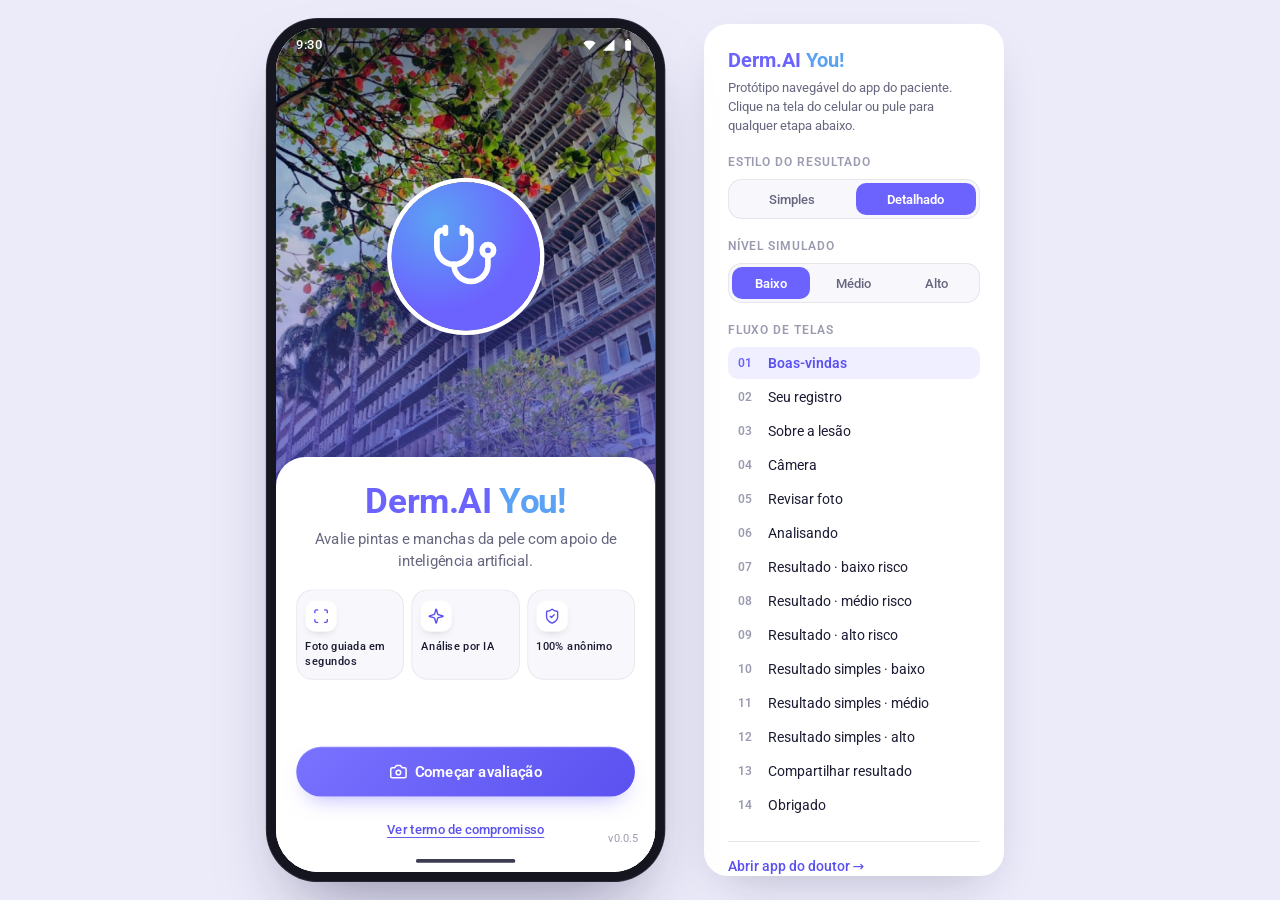
==== commit 20b33a46: "fix: remoção da animação no logo" ====
--- a/paciente/index.html
+++ b/paciente/index.html
@@ -31,7 +31,7 @@
       <section class="screen" id="boas-vindas" data-label="Boas-vindas">
         <div class="hero">
           <div class="statusbar"></div>
-          <div class="logo"><span class="orbit"></span><i data-icon="stethoscope"></i></div>
+          <div class="logo"><i data-icon="stethoscope"></i></div>
         </div>
         <div class="welcome-sheet">
           <h1 class="brand">Derm.AI <span>You!</span></h1>
